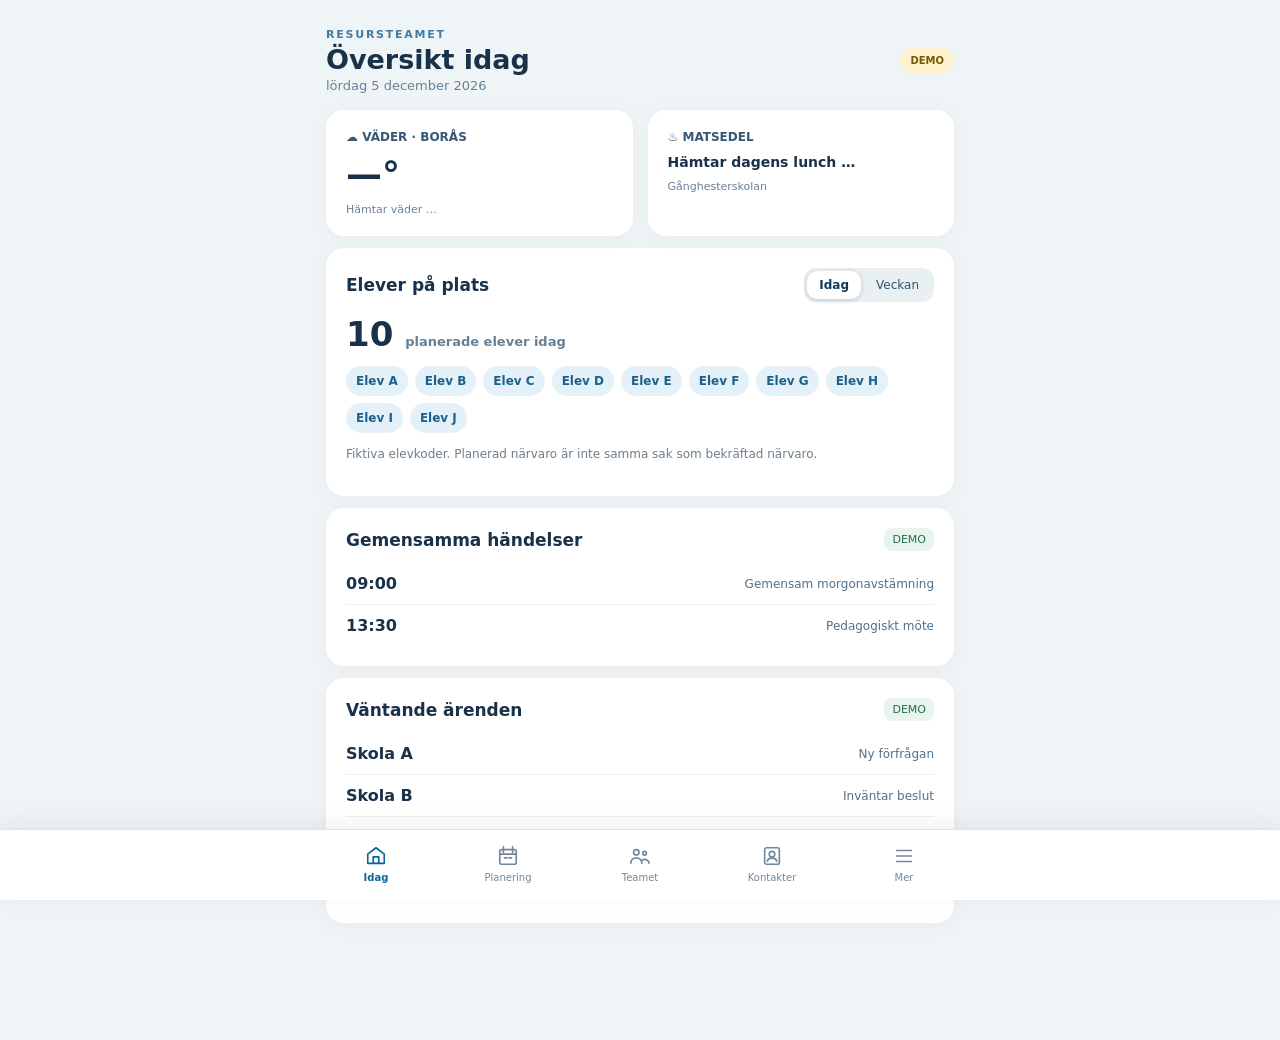
==== mobil.html @ 1ca857bc "Markera utskolning tydligt och länka fiktiv elev till personalbokning" ====
<!doctype html><html lang="sv"><head><meta charset="utf-8"><meta name="viewport" content="width=device-width,initial-scale=1,viewport-fit=cover"><meta name="theme-color" content="#10283b"><title>Resursteamet · Mobil DEMO</title>
<style>
:root{font-family:system-ui,-apple-system,"Segoe UI",sans-serif;color:#193149;background:#eff4f6}*{box-sizing:border-box}body{margin:0}button,input,select{font:inherit}button{cursor:pointer}button:focus-visible,input:focus-visible,select:focus-visible{outline:3px solid #2570aa;outline-offset:3px}.shell{max-width:660px;margin:auto;min-height:100vh;padding:18px 16px calc(105px + env(safe-area-inset-bottom))}.top{display:flex;justify-content:space-between;align-items:center;margin-bottom:17px}.brand{font-size:11px;letter-spacing:.16em;font-weight:800;color:#407ba3}.top h1{margin:3px 0;font-size:27px}.muted{color:#668095;font-size:13px}.demo{font-size:10px;background:#fff2cf;color:#745900;border-radius:99px;padding:7px 10px;font-weight:750}.cards{display:grid;grid-template-columns:1fr 1fr;gap:10px}.card{background:white;border-radius:18px;padding:16px;margin-bottom:12px;box-shadow:0 3px 18px #12324e0a}.cards .card{min-width:0}.eyebrow{font-size:12px;font-weight:800;color:#385775;display:flex;gap:7px;align-items:center;margin-bottom:9px}.weather-number{font-size:36px;font-weight:800;line-height:1.2}.meal-text{font-size:14px;font-weight:650;line-height:1.4;overflow-wrap:anywhere}.detail{font-size:11px;color:#698095;margin-top:7px}.section-head{display:flex;justify-content:space-between;align-items:center;margin-bottom:12px;gap:8px}.section-head h2{font-size:17px;margin:0}.toggle{display:flex;background:#e9f0f4;border-radius:12px;padding:3px;gap:3px}.toggle button{background:transparent;border:0;border-radius:10px;font-size:12px;padding:7px 12px;color:#345168}.toggle button[aria-pressed=true]{background:white;box-shadow:0 1px 5px #1233;color:#143957;font-weight:800}.count{font-size:34px;font-weight:800}.student-pills{display:flex;flex-wrap:wrap;gap:7px;margin:12px 0}.student-pills span{white-space:nowrap;background:#e4f1f8;color:#1c618b;border-radius:99px;padding:8px 10px;font-size:12px;font-weight:750}.weekday,.staff-row,.slot-row,.contact-row{display:flex;justify-content:space-between;align-items:center;padding:11px 0;border-bottom:1px solid #ecf0f4;gap:10px}.weekday:last-child,.staff-row:last-child,.slot-row:last-child,.contact-row:last-child{border:0}.staff-row strong,.slot-row strong{font-size:13px}.status{font-size:12px;color:#52708a;text-align:right}.tag{font-size:11px;background:#e8f4ed;color:#227348;padding:5px 8px;border-radius:8px;white-space:nowrap}.primary{background:#17689c;color:#fff;border:0;border-radius:12px;padding:11px 14px;font-weight:750}.secondary{background:#e8f2f8;color:#175e89;border:0;border-radius:12px;padding:10px 12px;font-weight:700}.full{width:100%}.bottom{position:fixed;bottom:0;left:0;right:0;background:#fff;border-top:1px solid #dce7ed;display:flex;justify-content:space-around;padding:9px max(8px,calc((100vw - 660px)/2)) calc(9px + env(safe-area-inset-bottom));box-shadow:0 -5px 25px #17304d12;z-index:3}.bottom button{background:transparent;border:0;color:#71879a;display:flex;flex-direction:column;align-items:center;gap:5px;font-size:10px;min-width:57px;min-height:52px;padding:6px 1px}.bottom button[aria-current=page]{color:#0b659b;font-weight:800}.bottom svg{height:22px;width:22px;fill:none;stroke:currentColor;stroke-width:1.8;stroke-linecap:round;stroke-linejoin:round}.screen[hidden]{display:none}.row-actions{display:flex;gap:8px;flex-wrap:wrap}.field{display:block;font-size:12px;font-weight:750;margin:11px 0}.field select,.field input{display:block;width:100%;background:#f7fafb;border:1px solid #cbdce5;border-radius:10px;padding:12px;margin-top:6px}.note{font-size:12px;color:#6b7e8d;line-height:1.6}.week-card{background:#f4f8fa;padding:12px;border-radius:13px;margin:10px 0}.week-card h3{font-size:14px;margin:0 0 6px}.event-line{font-size:12px;padding:5px 0;border-bottom:1px solid #e3ebef}.event-line:last-child{border:0}.chip{display:inline-block;background:#e7eff5;border-radius:6px;padding:3px 6px;margin:2px;font-size:11px}.notice{padding:10px;background:#fff3d9;border-radius:12px;color:#705c27;font-size:12px;margin:12px 0}@media(min-width:600px){.shell{padding-top:28px}.cards{gap:15px}.card{padding:20px}}@media(max-width:360px){.shell{padding:13px 10px calc(100px + env(safe-area-inset-bottom))}.card{padding:12px}.bottom button{min-width:50px}.top h1{font-size:24px}}
.calendar-legend{display:flex;flex-wrap:wrap;gap:7px;margin:8px 0 14px}.legend-item{display:flex;align-items:center;gap:5px;font-size:10px;color:#476479;background:#f1f6f9;padding:5px 7px;border-radius:9px}.legend-item i,.day-dots i{width:8px;height:8px;border-radius:50%;display:inline-block;flex-shrink:0}.compact-week{display:grid;grid-template-columns:repeat(7,minmax(0,1fr));gap:4px}.calendar-day{border:1px solid #e2eaf0;background:#fff;border-radius:9px;min-width:0;min-height:72px;display:flex;flex-direction:column;align-items:center;gap:3px;padding:6px 1px;color:#2b4e68}.calendar-day>span:first-child{font-size:10px}.calendar-day strong{font-size:15px}.calendar-day{min-height:115px;justify-content:flex-start}.exit-meeting{background:#fff0d9!important;font-weight:800;color:#704510!important}.calendar-meeting{display:block;max-width:100%;width:100%;font-size:9px;text-align:left;line-height:1.3;white-space:nowrap;overflow:hidden;text-overflow:ellipsis;background:#f0f4f8;border-left:3px solid;border-radius:3px;padding:3px 2px}.calendar-more,.calendar-empty{font-size:9px;color:#668095}.calendar-day.chosen{border:2px solid #237ab3;background:#e9f3fa}.day-dots{display:flex;gap:2px;flex-wrap:wrap;justify-content:center;min-height:8px}.day-dots i{width:5px;height:5px}.agenda-row{border-left:4px solid #467;padding:9px 8px;margin:7px 0;background:#f2f7fa;border-radius:8px;display:flex;align-items:center;justify-content:space-between;gap:7px}.agenda-row strong{font-size:12px}.agenda-row button{font-size:11px}.agenda-description{min-width:0;overflow-wrap:anywhere}.agenda-actions{display:flex;flex-wrap:wrap;gap:5px;justify-content:flex-end}.agenda-actions button{padding:7px 8px}.availability-summary{border-top:1px solid #e2eaf0;margin-top:16px;padding-top:8px}.availability-summary h3{font-size:14px}.availability-person{display:flex;align-items:center;gap:7px;border-bottom:1px solid #eef2f4;padding:8px 0;font-size:12px}.availability-person i{display:inline-block;width:9px;height:9px;border-radius:50%;flex-shrink:0}.availability-person span{margin-left:auto;color:#627e91;text-align:right}.week-card{padding:10px}.week-card h3{margin:0 0 10px}</style></head><body>
<main class="shell"><header class="top"><div><div class="brand">RESURSTEAMET</div><h1 id="screen-title">Översikt idag</h1><div class="muted" id="date-heading"></div></div><span class="demo">DEMO</span></header>
<section class="screen" id="screen-idag">
<div class="cards"><article class="card"><div class="eyebrow">☁ VÄDER · BORÅS</div><div class="weather-number" id="weather-temp">—°</div><div class="detail" id="weather-text">Hämtar väder …</div></article><article class="card"><div class="eyebrow">♨ MATSEDEL</div><div class="meal-text" id="menu-today">Hämtar dagens lunch …</div><div class="detail" id="menu-detail">Gånghesterskolan</div></article></div>
<article class="card"><div class="section-head"><h2>Elever på plats</h2><div class="toggle"><button id="student-today" aria-pressed="true">Idag</button><button id="student-week" aria-pressed="false">Veckan</button></div></div><div id="student-content"></div><p class="note">Fiktiva elevkoder. Planerad närvaro är inte samma sak som bekräftad närvaro.</p></article>
<article class="card"><div class="section-head"><h2>Gemensamma händelser</h2><span class="tag">DEMO</span></div><div class="weekday"><strong>09:00</strong><span class="status">Gemensam morgonavstämning</span></div><div class="weekday"><strong>13:30</strong><span class="status">Pedagogiskt möte</span></div></article>
<article class="card"><div class="section-head"><h2>Väntande ärenden</h2><span class="tag">DEMO</span></div><div class="weekday"><strong>Skola A</strong><span class="status">Ny förfrågan</span></div><div class="weekday"><strong>Skola B</strong><span class="status">Inväntar beslut</span></div><div class="weekday"><strong>Skola C</strong><span class="status">Planerad start</span></div><p class="note">Endast fiktiva ärenden. Riktiga uppgifter kräver skyddad åtkomst.</p></article>
</section>
<section class="screen" id="screen-planering" hidden>
<article class="card"><div class="section-head"><h2>Teamets kalender</h2><label class="field" style="margin:0">Visa <select id="horizon-select"><option value="4">4 veckor</option><option value="5">5 veckor</option><option value="6" selected>6 veckor</option></select></label></div><div class="calendar-legend" id="person-legend"></div><div id="horizon-list"></div></article>
<article class="card"><div class="section-head"><h2 id="agenda-heading">Vald dag</h2><button type="button" class="secondary" id="new-appointment">+ Nytt möte</button></div><div id="agenda-list"></div></article>
<article class="card" id="appointment-editor" hidden><h2 id="appointment-title">Lägg till aktivitet</h2><p class="note">Demon lagrar endast fiktiva kalenderposter i den här webbläsarfliken.</p><form id="appointment-form"><label class="field">Medarbetare<select id="appt-person"></select></label><label class="field">Datum<input id="plan-date" type="date" required></label><div class="cards"><label class="field">Från<input id="appt-start" type="time" value="09:00" required></label><label class="field">Till<input id="appt-end" type="time" value="10:00" required></label></div><label class="field">Aktivitet<select id="appt-kind"></select></label><label class="field" id="student-link-field" hidden>Elev (endast fiktiv kod)<select id="appt-student"><option value="">Ingen elev kopplad</option><option>Elev A</option><option>Elev B</option><option>Elev C</option><option>Elev D</option><option>Elev E</option><option>Elev F</option><option>Elev G</option><option>Elev H</option><option>Elev I</option><option>Elev J</option></select></label><label class="field">Anteckning (endast påhittad)<input id="appt-note" maxlength="60" placeholder="Valfri kort text"></label><p class="note" id="appt-feedback" role="status"></p><div class="row-actions"><button class="primary" type="submit">Spara</button><button class="secondary" type="button" id="cancel-appointment">Avbryt</button></div></form></article>
</section>
<section class="screen" id="screen-teamet" hidden><article class="card"><h2>Personalens åtaganden idag</h2><div id="staff-summary"></div></article><article class="card"><h2>Teamet idag</h2><div id="team-list"></div><p class="note">Personalnamn och aktiviteter är påhittade i testversionen.</p></article></section>
<section class="screen" id="screen-kontakter" hidden><article class="card"><h2>Viktiga kontakter</h2><p class="note">Här kommer sökbara tjänstekontakter med ring- och mejlgenvägar i den behörighetsskyddade versionen.</p><div class="contact-row"><strong>Resursteamet · expedition</strong><span class="tag">Exempel</span></div><div class="contact-row"><strong>Skola A · samordning</strong><span class="tag">Exempel</span></div><div class="contact-row"><strong>Skola B · administration</strong><span class="tag">Exempel</span></div></article></section>
<section class="screen" id="screen-mer" hidden><article class="card"><h2>Mer</h2><p class="note">Det här är en offentlig, fristående demonstration utan inloggning. Använd aldrig riktiga elevuppgifter, kontaktuppgifter eller arbetsärenden här.</p><a href="index.html" class="secondary" style="display:inline-block;text-decoration:none">Öppna TV-dashboarden</a></article></section>
</main><nav class="bottom" aria-label="Huvudmeny">
<button data-tab="idag" aria-current="page"><svg viewBox="0 0 24 24"><path d="m3 10 9-7 9 7v10H3z"/><path d="M9 20v-7h6v7"/></svg>Idag</button>
<button data-tab="planering"><svg viewBox="0 0 24 24"><rect x="3" y="5" width="18" height="16" rx="2"/><path d="M7 2v6M17 2v6M3 10h18M8 14h3M13 14h3"/></svg>Planering</button>
<button data-tab="teamet"><svg viewBox="0 0 24 24"><circle cx="8" cy="8" r="3"/><circle cx="17" cy="9" r="2"/><path d="M2 20c0-8 12-8 12 0M14 17c4-3 8 0 8 3"/></svg>Teamet</button>
<button data-tab="kontakter"><svg viewBox="0 0 24 24"><rect x="4" y="3" width="16" height="18" rx="2"/><circle cx="12" cy="10" r="3"/><path d="M7 18c0-5 10-5 10 0"/></svg>Kontakter</button>
<button data-tab="mer"><svg viewBox="0 0 24 24"><path d="M4 6h16M4 12h16M4 18h16"/></svg>Mer</button>
</nav><script src="dashboard.js"></script><script>
(function(){'use strict';
const $=id=>document.getElementById(id),key=Dashboard.dateKey,day=Dashboard.localDay,add=Dashboard.addDays;
const now=new Date(),today=key(now),weekStart=d=>{const z=day(key(d));z.setDate(z.getDate()-(z.getDay()+6)%7);return z;};
$('date-heading').textContent=now.toLocaleDateString('sv-SE',{weekday:'long',day:'numeric',month:'long',year:'numeric'});
const people=['Medarbetare A','Medarbetare B','Medarbetare C','Medarbetare D','Medarbetare E'],slots=['08–10','10–12','12–14','14–16'],options=['På plats','Inledande möte','Pedagogiskt möte','Uppföljningsmöte','Avslutande möte','Utskolning','Observation','Handledning','Privat','Annat','Frånvarande'];
let planning={};try{const x=JSON.parse(sessionStorage.getItem('resursteamet_mobile_demo_v1')||'{}');if(x&&typeof x==='object'&&!Array.isArray(x))planning=x;}catch(e){}
function activity(person,date,slot){const v=planning[person+'|'+date+'|'+slot];if(person===people[0]&&options.includes(v))return v;const index=people.indexOf(person);return (date===today&&index===1&&slot==='10–12')?'Observation':(date===today&&index===3&&slot==='12–14')?'Handledning':'På plats';}
function tab(name){document.querySelectorAll('.screen').forEach(x=>x.hidden=x.id!=='screen-'+name);document.querySelectorAll('[data-tab]').forEach(x=>{if(x.dataset.tab===name)x.setAttribute('aria-current','page');else x.removeAttribute('aria-current');});$('screen-title').textContent=({idag:'Översikt idag',planering:'Min planering',teamet:'Teamet',kontakter:'Kontakter',mer:'Mer'})[name];if(name==='planering')renderPlan();if(name==='teamet')renderTeam();window.scrollTo(0,0);}
document.querySelectorAll('[data-tab]').forEach(b=>b.addEventListener('click',()=>tab(b.dataset.tab)));document.querySelectorAll('[data-goto]').forEach(b=>b.addEventListener('click',()=>tab(b.dataset.goto)));
let studentMode='today';const students=Array.from({length:10},(_,i)=>'Elev '+String.fromCharCode(65+i));function renderStudents(){const root=$('student-content');root.replaceChildren();if(studentMode==='today'){const n=document.createElement('div');n.innerHTML='<div class="count">'+students.length+' <span class="muted">planerade elever idag</span></div>';const pills=document.createElement('div');pills.className='student-pills';students.forEach(s=>{const p=document.createElement('span');p.textContent=s;pills.append(p);});root.append(n,pills);}else{['Måndag','Tisdag','Onsdag','Torsdag','Fredag'].forEach((name,i)=>{const row=document.createElement('div');row.className='weekday';const a=document.createElement('strong');a.textContent=name;const b=document.createElement('span');b.textContent=[10,8,9,10,7][i]+' planerade';b.className='status';row.append(a,b);root.append(row);});}['today','week'].forEach(v=>$('student-'+v).setAttribute('aria-pressed',String(studentMode===v)));}
['today','week'].forEach(v=>$('student-'+v).addEventListener('click',()=>{studentMode=v;renderStudents();}));
function renderStaff(){const root=$('staff-summary');root.replaceChildren();slots.forEach(s=>{const row=document.createElement('div');row.className='staff-row';const left=document.createElement('strong');left.textContent=s;const count=people.filter(p=>activity(p,today,s)==='På plats').length;const right=document.createElement('span');right.className='status';right.textContent=count+' av 5 på plats';row.append(left,right);root.append(row);});const my=$('my-day');my.replaceChildren();slots.forEach(s=>{const row=document.createElement('div');row.className='slot-row';const left=document.createElement('strong');left.textContent=s;const right=document.createElement('span');right.className='status';right.textContent=activity(people[0],today,s);row.append(left,right);my.append(row);});}
const colors=['#2877bc','#b362b8','#e98c29','#24866a','#c34f61'];
const calendarKey='resursteamet_mobile_calendar_demo_v2';
let appointments=[];try{const v=JSON.parse(sessionStorage.getItem(calendarKey)||'[]');if(Array.isArray(v))appointments=v.filter(x=>x&&people.includes(x.person)&&Dashboard.isDate(x.date)&&/^([01]\\d|2[0-3]):[0-5]\\d$/.test(x.start)&&/^([01]\\d|2[0-3]):[0-5]\\d$/.test(x.end)&&x.end>x.start&&typeof x.kind==='string'&&typeof x.note==='string'&&(!x.student||/^Elev [A-J]$/.test(x.student))).slice(0,200);}catch(e){}
let chosenDate=today,editingAppointment=null;
const colored=(p)=>colors[people.indexOf(p)]||'#567';
function storeAppointments(){try{sessionStorage.setItem(calendarKey,JSON.stringify(appointments));}catch(e){}}
const legend=$('person-legend');people.forEach((p,i)=>{const item=document.createElement('span');item.className='legend-item';const dot=document.createElement('i');dot.style.background=colors[i];item.append(dot,document.createTextNode(p));legend.append(item);const opt=document.createElement('option');opt.value=p;opt.textContent=p;$('appt-person').append(opt);});
options.filter(x=>x!=='På plats').forEach(a=>{const opt=document.createElement('option');opt.value=a;opt.textContent=a;$('appt-kind').append(opt);});
function toggleStudentLink(){$('student-link-field').hidden=$('appt-kind').value!=='Utskolning';if($('student-link-field').hidden)$('appt-student').value='';}
$('appt-kind').addEventListener('change',toggleStudentLink);
function openAppointment(entry=null){editingAppointment=entry?entry.id:null;$('appointment-title').textContent=entry?'Ändra aktivitet':'Ny aktivitet';$('appt-person').value=entry?.person||people[0];$('plan-date').value=entry?.date||chosenDate;$('appt-start').value=entry?.start||'09:00';$('appt-end').value=entry?.end||'10:00';$('appt-kind').value=entry?.kind||'Pedagogiskt möte';$('appt-note').value=entry?.note||'';$('appt-student').value=entry?.student||'';toggleStudentLink();$('appt-feedback').textContent='';$('appointment-editor').hidden=false;$('appointment-editor').scrollIntoView({behavior:'smooth',block:'start'});}
function closeAppointment(){$('appointment-editor').hidden=true;editingAppointment=null;}
$('new-appointment').addEventListener('click',()=>openAppointment());$('cancel-appointment').addEventListener('click',closeAppointment);
$('appointment-form').addEventListener('submit',e=>{e.preventDefault();const item={id:editingAppointment||String(Date.now())+'-'+Math.random().toString(36).slice(2),person:$('appt-person').value,date:$('plan-date').value,start:$('appt-start').value,end:$('appt-end').value,kind:$('appt-kind').value,student:$('appt-kind').value==='Utskolning' ? $('appt-student').value : '',note:$('appt-note').value.trim()};if(!Dashboard.isDate(item.date)||item.end<=item.start){$('appt-feedback').textContent='Kontrollera datum och sluttid.';return;}if(!editingAppointment&&appointments.length>=200){$('appt-feedback').textContent='Max 200 testaktiviteter.';return;}appointments=appointments.filter(x=>x.id!==item.id);appointments.push(item);chosenDate=item.date;storeAppointments();closeAppointment();renderHorizon();renderAgenda();});
function renderAgenda(){
 const root=$('agenda-list');root.replaceChildren();
 $('agenda-heading').textContent='Aktiviteter · '+day(chosenDate).toLocaleDateString('sv-SE',{weekday:'long',day:'numeric',month:'short'});
 const matches=appointments.filter(x=>x.date===chosenDate).sort((a,b)=>a.start.localeCompare(b.start)||people.indexOf(a.person)-people.indexOf(b.person));
 const summary=document.createElement('p');summary.className='note';const exits=matches.filter(x=>x.kind==='Utskolning').length;summary.textContent=matches.length+' aktiviteter · '+new Set(matches.map(x=>x.person)).size+' medarbetare med bokningar'+(exits?' · '+exits+' utskolning'+(exits===1?'':'ar'):'');root.append(summary);
 if(!matches.length){const p=document.createElement('p');p.className='note';p.textContent='Inga inlagda testaktiviteter denna dag. Tryck på Nytt möte för att planera.';root.append(p);}
 for(const x of matches){
  const row=document.createElement('div');row.className='agenda-row';row.style.borderLeftColor=colored(x.person);
  const line=document.createElement('div');line.className='agenda-description';
  const t=document.createElement('strong');t.textContent=x.start+'–'+x.end+' · '+x.kind;
  const sub=document.createElement('div');sub.className='note';sub.textContent=x.person+(x.student?' · '+x.student:'')+(x.note?' · '+x.note:'');
  line.append(t,sub);
  const actions=document.createElement('div');actions.className='agenda-actions';
  const edit=document.createElement('button');edit.type='button';edit.className='secondary';edit.textContent='Ändra';edit.addEventListener('click',()=>openAppointment(x));
  const del=document.createElement('button');del.type='button';del.className='secondary';del.textContent='Ta bort';del.setAttribute('aria-label','Ta bort '+x.kind+' för '+x.person+' '+x.start);del.addEventListener('click',()=>{if(!confirm('Ta bort testaktiviteten?'))return;appointments=appointments.filter(a=>a.id!==x.id);storeAppointments();renderHorizon();renderAgenda();});
  actions.append(edit,del);row.append(line,actions);root.append(row);
 }
 const unavailable=document.createElement('div');unavailable.className='availability-summary';
 const head=document.createElement('h3');head.textContent='Teamets bokningar idag';unavailable.append(head);
 people.forEach(p=>{const row=document.createElement('div');row.className='availability-person';const dot=document.createElement('i');dot.style.background=colored(p);const name=document.createElement('strong');name.textContent=p;const events=matches.filter(x=>x.person===p),state=document.createElement('span');state.textContent=events.length?events.length+' bokning'+(events.length===1?'':'ar'):'Inga bokningar';row.append(dot,name,state);unavailable.append(row);});
 const note=document.createElement('p');note.className='note';note.textContent='Inga bokningar betyder inte automatiskt att personen är på plats. Här visas endast inlagda testaktiviteter.';unavailable.append(note);root.append(unavailable);
}
function renderPlan(){renderHorizon();renderAgenda();}
function renderHorizon(){
 const count=Number($('horizon-select').value),start=add(weekStart(new Date()),-7),root=$('horizon-list');
 root.replaceChildren();
 for(let i=0;i<count;i++){
  const first=add(start,i*7),last=add(first,6),th=add(first,3),isoStart=weekStart(new Date(th.getFullYear(),0,4));
  const week=Math.round((Dashboard.dayNumber(th)-Dashboard.dayNumber(isoStart))/7)+1;
  const card=document.createElement('div');card.className='week-card';
  const h=document.createElement('h3');h.textContent='Vecka '+week+' · '+first.toLocaleDateString('sv-SE',{day:'numeric',month:'short'})+'–'+last.toLocaleDateString('sv-SE',{day:'numeric',month:'short'});card.append(h);
  const grid=document.createElement('div');grid.className='compact-week';
  for(let d=0;d<7;d++){
   const date=add(first,d),dt=key(date),btn=document.createElement('button');btn.type='button';btn.className='calendar-day'+(dt===chosenDate?' chosen':'');
   const name=document.createElement('span');name.textContent=['M','T','O','T','F','L','S'][d];
   const num=document.createElement('strong');num.textContent=String(date.getDate());
   btn.append(name,num);
   const daily=appointments.filter(x=>x.date===dt).sort((a,b)=>a.start.localeCompare(b.start));
   for(const entry of daily.slice(0,3)){
    const label=document.createElement('span');label.className='calendar-meeting'+(entry.kind==='Utskolning'?' exit-meeting':'');label.style.borderLeftColor=colored(entry.person);
    label.textContent=entry.start+' '+(entry.kind==='Utskolning'?'UTSKOLNING':'')+(entry.kind==='Utskolning'&&entry.student?' · '+entry.student:entry.kind==='Utskolning'?'':' '+entry.kind);label.title=entry.person+' · '+entry.start+'–'+entry.end+' · '+entry.kind+(entry.student?' · '+entry.student:'');
    btn.append(label);
   }
   if(daily.length>3){const more=document.createElement('span');more.className='calendar-more';more.textContent='+'+(daily.length-3)+' möten';btn.append(more);}
   if(!daily.length){const free=document.createElement('span');free.className='calendar-empty';free.textContent='Inga bokningar';btn.append(free);}
   btn.setAttribute('aria-label',date.toLocaleDateString('sv-SE',{weekday:'long',day:'numeric',month:'long'})+', '+daily.length+' bokningar');
   btn.addEventListener('click',()=>{chosenDate=dt;renderHorizon();renderAgenda();$('agenda-heading').scrollIntoView({behavior:'smooth',block:'start'});});
   grid.append(btn);
  }
  card.append(grid);root.append(card);
 }
}
function renderTeam(){const root=$('team-list');root.replaceChildren();people.forEach(p=>{const head=document.createElement('h3');head.style.fontSize='15px';head.textContent=p;root.append(head);slots.forEach(s=>{const row=document.createElement('div');row.className='slot-row';const l=document.createElement('strong');l.textContent=s;const v=document.createElement('span');v.className='status';v.textContent=activity(p,today,s);row.append(l,v);root.append(row);});});}
$('horizon-select').addEventListener('change',renderHorizon);
renderStudents();renderStaff();
fetch('menu.json',{cache:'no-store'}).then(r=>{if(!r.ok)throw Error('Saknas');return r.json()}).then(data=>{const meal=(data.meals||[]).find(m=>m.date?.slice(0,10)===today);$('menu-today').textContent=meal?.dishes?.length?meal.dishes.join(' · '):'Ingen aktuell matsedel';$('menu-detail').textContent=meal?'Gånghesterskolan':'Dagens lunch är inte publicerad';}).catch(()=>$('menu-today').textContent='Matsedeln är inte tillgänglig');
fetch('https://api.open-meteo.com/v1/forecast?latitude=57.7210&longitude=12.9401&current=temperature_2m,weather_code&timezone=Europe%2FStockholm').then(r=>{if(!r.ok)throw Error('Saknas');return r.json()}).then(j=>{const c=j.current;if(typeof c?.temperature_2m!=='number')throw Error('Saknas');$('weather-temp').textContent=Math.round(c.temperature_2m)+'°';$('weather-text').textContent='Aktuell temperatur i Borås';}).catch(()=>$('weather-text').textContent='Vädret är inte tillgängligt');
})();
</script></body></html>
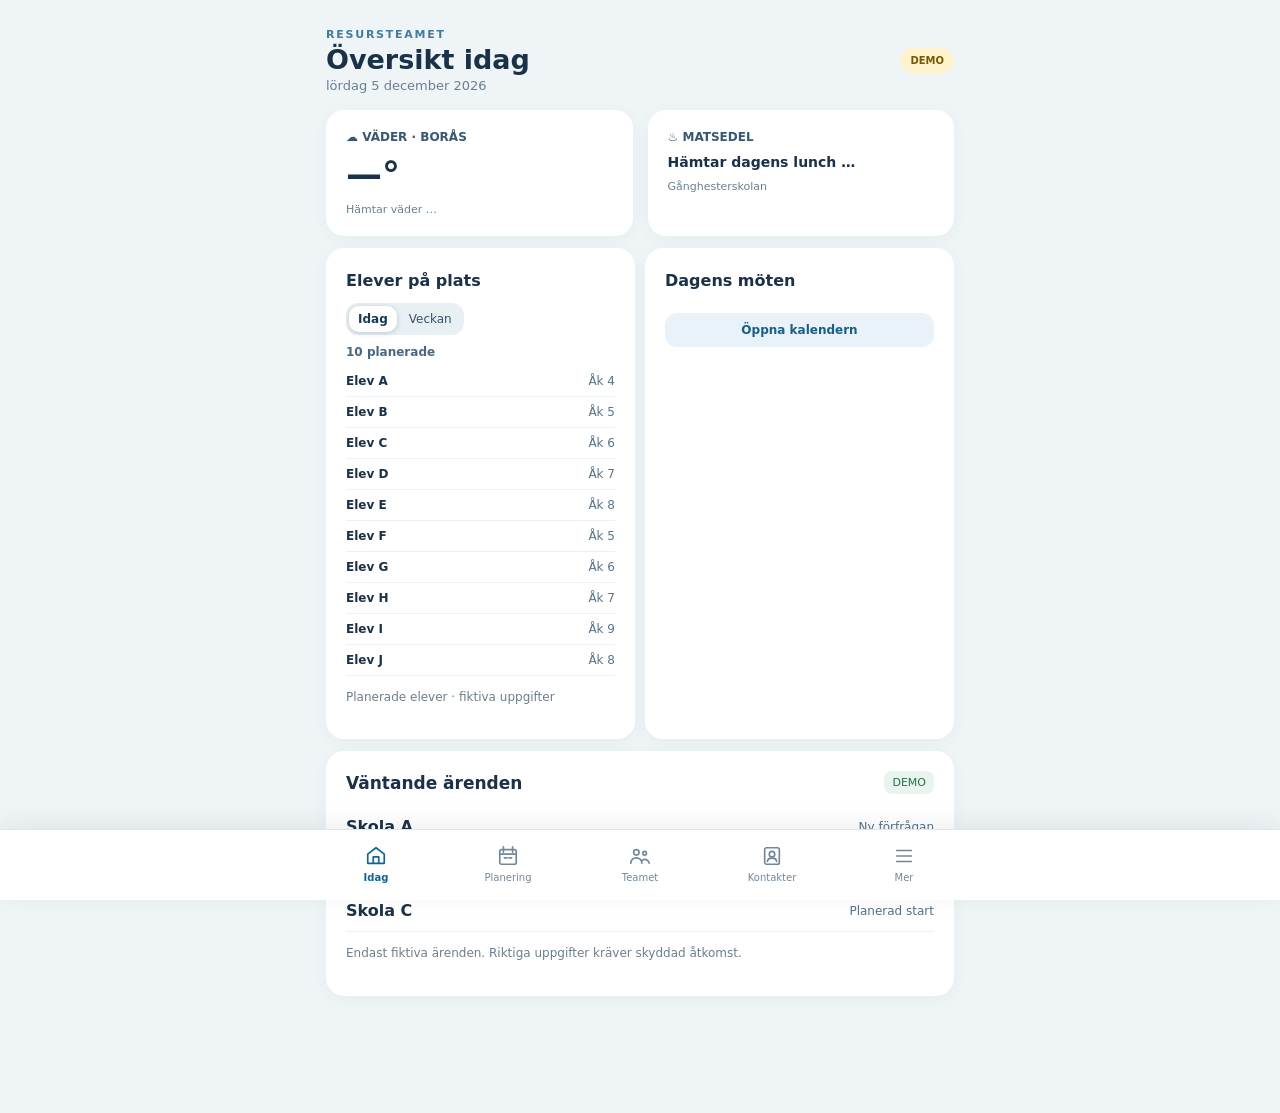
==== commit 3cf6b7f1: "Bygg mobilstart i två kolumner med elevårskurs och dagens möten" ====
--- a/mobil.html
+++ b/mobil.html
@@ -1,12 +1,14 @@
 <!doctype html><html lang="sv"><head><meta charset="utf-8"><meta name="viewport" content="width=device-width,initial-scale=1,viewport-fit=cover"><meta name="theme-color" content="#10283b"><title>Resursteamet · Mobil DEMO</title>
 <style>
 :root{font-family:system-ui,-apple-system,"Segoe UI",sans-serif;color:#193149;background:#eff4f6}*{box-sizing:border-box}body{margin:0}button,input,select{font:inherit}button{cursor:pointer}button:focus-visible,input:focus-visible,select:focus-visible{outline:3px solid #2570aa;outline-offset:3px}.shell{max-width:660px;margin:auto;min-height:100vh;padding:18px 16px calc(105px + env(safe-area-inset-bottom))}.top{display:flex;justify-content:space-between;align-items:center;margin-bottom:17px}.brand{font-size:11px;letter-spacing:.16em;font-weight:800;color:#407ba3}.top h1{margin:3px 0;font-size:27px}.muted{color:#668095;font-size:13px}.demo{font-size:10px;background:#fff2cf;color:#745900;border-radius:99px;padding:7px 10px;font-weight:750}.cards{display:grid;grid-template-columns:1fr 1fr;gap:10px}.card{background:white;border-radius:18px;padding:16px;margin-bottom:12px;box-shadow:0 3px 18px #12324e0a}.cards .card{min-width:0}.eyebrow{font-size:12px;font-weight:800;color:#385775;display:flex;gap:7px;align-items:center;margin-bottom:9px}.weather-number{font-size:36px;font-weight:800;line-height:1.2}.meal-text{font-size:14px;font-weight:650;line-height:1.4;overflow-wrap:anywhere}.detail{font-size:11px;color:#698095;margin-top:7px}.section-head{display:flex;justify-content:space-between;align-items:center;margin-bottom:12px;gap:8px}.section-head h2{font-size:17px;margin:0}.toggle{display:flex;background:#e9f0f4;border-radius:12px;padding:3px;gap:3px}.toggle button{background:transparent;border:0;border-radius:10px;font-size:12px;padding:7px 12px;color:#345168}.toggle button[aria-pressed=true]{background:white;box-shadow:0 1px 5px #1233;color:#143957;font-weight:800}.count{font-size:34px;font-weight:800}.student-pills{display:flex;flex-wrap:wrap;gap:7px;margin:12px 0}.student-pills span{white-space:nowrap;background:#e4f1f8;color:#1c618b;border-radius:99px;padding:8px 10px;font-size:12px;font-weight:750}.weekday,.staff-row,.slot-row,.contact-row{display:flex;justify-content:space-between;align-items:center;padding:11px 0;border-bottom:1px solid #ecf0f4;gap:10px}.weekday:last-child,.staff-row:last-child,.slot-row:last-child,.contact-row:last-child{border:0}.staff-row strong,.slot-row strong{font-size:13px}.status{font-size:12px;color:#52708a;text-align:right}.tag{font-size:11px;background:#e8f4ed;color:#227348;padding:5px 8px;border-radius:8px;white-space:nowrap}.primary{background:#17689c;color:#fff;border:0;border-radius:12px;padding:11px 14px;font-weight:750}.secondary{background:#e8f2f8;color:#175e89;border:0;border-radius:12px;padding:10px 12px;font-weight:700}.full{width:100%}.bottom{position:fixed;bottom:0;left:0;right:0;background:#fff;border-top:1px solid #dce7ed;display:flex;justify-content:space-around;padding:9px max(8px,calc((100vw - 660px)/2)) calc(9px + env(safe-area-inset-bottom));box-shadow:0 -5px 25px #17304d12;z-index:3}.bottom button{background:transparent;border:0;color:#71879a;display:flex;flex-direction:column;align-items:center;gap:5px;font-size:10px;min-width:57px;min-height:52px;padding:6px 1px}.bottom button[aria-current=page]{color:#0b659b;font-weight:800}.bottom svg{height:22px;width:22px;fill:none;stroke:currentColor;stroke-width:1.8;stroke-linecap:round;stroke-linejoin:round}.screen[hidden]{display:none}.row-actions{display:flex;gap:8px;flex-wrap:wrap}.field{display:block;font-size:12px;font-weight:750;margin:11px 0}.field select,.field input{display:block;width:100%;background:#f7fafb;border:1px solid #cbdce5;border-radius:10px;padding:12px;margin-top:6px}.note{font-size:12px;color:#6b7e8d;line-height:1.6}.week-card{background:#f4f8fa;padding:12px;border-radius:13px;margin:10px 0}.week-card h3{font-size:14px;margin:0 0 6px}.event-line{font-size:12px;padding:5px 0;border-bottom:1px solid #e3ebef}.event-line:last-child{border:0}.chip{display:inline-block;background:#e7eff5;border-radius:6px;padding:3px 6px;margin:2px;font-size:11px}.notice{padding:10px;background:#fff3d9;border-radius:12px;color:#705c27;font-size:12px;margin:12px 0}@media(min-width:600px){.shell{padding-top:28px}.cards{gap:15px}.card{padding:20px}}@media(max-width:360px){.shell{padding:13px 10px calc(100px + env(safe-area-inset-bottom))}.card{padding:12px}.bottom button{min-width:50px}.top h1{font-size:24px}}
-.calendar-legend{display:flex;flex-wrap:wrap;gap:7px;margin:8px 0 14px}.legend-item{display:flex;align-items:center;gap:5px;font-size:10px;color:#476479;background:#f1f6f9;padding:5px 7px;border-radius:9px}.legend-item i,.day-dots i{width:8px;height:8px;border-radius:50%;display:inline-block;flex-shrink:0}.compact-week{display:grid;grid-template-columns:repeat(7,minmax(0,1fr));gap:4px}.calendar-day{border:1px solid #e2eaf0;background:#fff;border-radius:9px;min-width:0;min-height:72px;display:flex;flex-direction:column;align-items:center;gap:3px;padding:6px 1px;color:#2b4e68}.calendar-day>span:first-child{font-size:10px}.calendar-day strong{font-size:15px}.calendar-day{min-height:115px;justify-content:flex-start}.exit-meeting{background:#fff0d9!important;font-weight:800;color:#704510!important}.calendar-meeting{display:block;max-width:100%;width:100%;font-size:9px;text-align:left;line-height:1.3;white-space:nowrap;overflow:hidden;text-overflow:ellipsis;background:#f0f4f8;border-left:3px solid;border-radius:3px;padding:3px 2px}.calendar-more,.calendar-empty{font-size:9px;color:#668095}.calendar-day.chosen{border:2px solid #237ab3;background:#e9f3fa}.day-dots{display:flex;gap:2px;flex-wrap:wrap;justify-content:center;min-height:8px}.day-dots i{width:5px;height:5px}.agenda-row{border-left:4px solid #467;padding:9px 8px;margin:7px 0;background:#f2f7fa;border-radius:8px;display:flex;align-items:center;justify-content:space-between;gap:7px}.agenda-row strong{font-size:12px}.agenda-row button{font-size:11px}.agenda-description{min-width:0;overflow-wrap:anywhere}.agenda-actions{display:flex;flex-wrap:wrap;gap:5px;justify-content:flex-end}.agenda-actions button{padding:7px 8px}.availability-summary{border-top:1px solid #e2eaf0;margin-top:16px;padding-top:8px}.availability-summary h3{font-size:14px}.availability-person{display:flex;align-items:center;gap:7px;border-bottom:1px solid #eef2f4;padding:8px 0;font-size:12px}.availability-person i{display:inline-block;width:9px;height:9px;border-radius:50%;flex-shrink:0}.availability-person span{margin-left:auto;color:#627e91;text-align:right}.week-card{padding:10px}.week-card h3{margin:0 0 10px}</style></head><body>
+.calendar-legend{display:flex;flex-wrap:wrap;gap:7px;margin:8px 0 14px}.legend-item{display:flex;align-items:center;gap:5px;font-size:10px;color:#476479;background:#f1f6f9;padding:5px 7px;border-radius:9px}.legend-item i,.day-dots i{width:8px;height:8px;border-radius:50%;display:inline-block;flex-shrink:0}.compact-week{display:grid;grid-template-columns:repeat(7,minmax(0,1fr));gap:4px}.calendar-day{border:1px solid #e2eaf0;background:#fff;border-radius:9px;min-width:0;min-height:72px;display:flex;flex-direction:column;align-items:center;gap:3px;padding:6px 1px;color:#2b4e68}.calendar-day>span:first-child{font-size:10px}.calendar-day strong{font-size:15px}.calendar-day{min-height:115px;justify-content:flex-start}.exit-meeting{background:#fff0d9!important;font-weight:800;color:#704510!important}.calendar-meeting{display:block;max-width:100%;width:100%;font-size:9px;text-align:left;line-height:1.3;white-space:nowrap;overflow:hidden;text-overflow:ellipsis;background:#f0f4f8;border-left:3px solid;border-radius:3px;padding:3px 2px}.calendar-more,.calendar-empty{font-size:9px;color:#668095}.calendar-day.chosen{border:2px solid #237ab3;background:#e9f3fa}.day-dots{display:flex;gap:2px;flex-wrap:wrap;justify-content:center;min-height:8px}.day-dots i{width:5px;height:5px}.agenda-row{border-left:4px solid #467;padding:9px 8px;margin:7px 0;background:#f2f7fa;border-radius:8px;display:flex;align-items:center;justify-content:space-between;gap:7px}.agenda-row strong{font-size:12px}.agenda-row button{font-size:11px}.agenda-description{min-width:0;overflow-wrap:anywhere}.agenda-actions{display:flex;flex-wrap:wrap;gap:5px;justify-content:flex-end}.agenda-actions button{padding:7px 8px}.availability-summary{border-top:1px solid #e2eaf0;margin-top:16px;padding-top:8px}.availability-summary h3{font-size:14px}.availability-person{display:flex;align-items:center;gap:7px;border-bottom:1px solid #eef2f4;padding:8px 0;font-size:12px}.availability-person i{display:inline-block;width:9px;height:9px;border-radius:50%;flex-shrink:0}.availability-person span{margin-left:auto;color:#627e91;text-align:right}.week-card{padding:10px}.week-card h3{margin:0 0 10px}.home-board{display:grid;grid-template-columns:minmax(0,1fr) minmax(0,1fr);gap:10px;align-items:stretch}.home-board-card{min-width:0}.board-title{min-height:26px;margin-bottom:9px}.board-title h2{font-size:16px;line-height:1.25}.board-toggle{margin-bottom:10px;width:max-content;max-width:100%}.board-toggle button{padding:6px 9px}.student-total{font-size:12px;color:#466781;font-weight:750;margin:7px 0}.pupil-row{display:flex;align-items:center;justify-content:space-between;gap:3px;border-bottom:1px solid #edf1f4;padding:8px 0;font-size:12px}.pupil-row strong{min-width:0;overflow-wrap:anywhere}.pupil-row span{color:#58758b;white-space:nowrap}.home-meeting{border-left:3px solid #a5b5c4;padding:8px 5px;margin:7px 0;background:#f3f7f9;border-radius:5px;display:flex;flex-direction:column;gap:3px}.home-meeting strong{font-size:11px}.home-meeting span{font-size:12px;line-height:1.35;overflow-wrap:anywhere}.home-meeting.is-exit{background:#fff0d9;font-weight:750}.home-calendar-button{width:100%;margin-top:10px;font-size:12px}@media(max-width:400px){.home-board{gap:7px}.home-board-card{padding:11px}.board-title h2{font-size:14px}.pupil-row,.home-meeting span{font-size:11px}.board-toggle button{font-size:11px;padding:6px 7px}}</style></head><body>
 <main class="shell"><header class="top"><div><div class="brand">RESURSTEAMET</div><h1 id="screen-title">Översikt idag</h1><div class="muted" id="date-heading"></div></div><span class="demo">DEMO</span></header>
 <section class="screen" id="screen-idag">
 <div class="cards"><article class="card"><div class="eyebrow">☁ VÄDER · BORÅS</div><div class="weather-number" id="weather-temp">—°</div><div class="detail" id="weather-text">Hämtar väder …</div></article><article class="card"><div class="eyebrow">♨ MATSEDEL</div><div class="meal-text" id="menu-today">Hämtar dagens lunch …</div><div class="detail" id="menu-detail">Gånghesterskolan</div></article></div>
-<article class="card"><div class="section-head"><h2>Elever på plats</h2><div class="toggle"><button id="student-today" aria-pressed="true">Idag</button><button id="student-week" aria-pressed="false">Veckan</button></div></div><div id="student-content"></div><p class="note">Fiktiva elevkoder. Planerad närvaro är inte samma sak som bekräftad närvaro.</p></article>
-<article class="card"><div class="section-head"><h2>Gemensamma händelser</h2><span class="tag">DEMO</span></div><div class="weekday"><strong>09:00</strong><span class="status">Gemensam morgonavstämning</span></div><div class="weekday"><strong>13:30</strong><span class="status">Pedagogiskt möte</span></div></article>
+<div class="home-board">
+<article class="card home-board-card"><div class="section-head board-title"><h2>Elever på plats</h2></div><div class="toggle board-toggle"><button id="student-today" aria-pressed="true">Idag</button><button id="student-week" aria-pressed="false">Veckan</button></div><div id="student-content"></div><p class="note">Planerade elever · fiktiva uppgifter</p></article>
+<article class="card home-board-card"><div class="section-head board-title"><h2>Dagens möten</h2></div><div id="home-meetings"></div><button type="button" class="secondary home-calendar-button" data-goto="planering">Öppna kalendern</button></article>
+</div>
 <article class="card"><div class="section-head"><h2>Väntande ärenden</h2><span class="tag">DEMO</span></div><div class="weekday"><strong>Skola A</strong><span class="status">Ny förfrågan</span></div><div class="weekday"><strong>Skola B</strong><span class="status">Inväntar beslut</span></div><div class="weekday"><strong>Skola C</strong><span class="status">Planerad start</span></div><p class="note">Endast fiktiva ärenden. Riktiga uppgifter kräver skyddad åtkomst.</p></article>
 </section>
 <section class="screen" id="screen-planering" hidden>
@@ -33,8 +35,33 @@
 function activity(person,date,slot){const v=planning[person+'|'+date+'|'+slot];if(person===people[0]&&options.includes(v))return v;const index=people.indexOf(person);return (date===today&&index===1&&slot==='10–12')?'Observation':(date===today&&index===3&&slot==='12–14')?'Handledning':'På plats';}
 function tab(name){document.querySelectorAll('.screen').forEach(x=>x.hidden=x.id!=='screen-'+name);document.querySelectorAll('[data-tab]').forEach(x=>{if(x.dataset.tab===name)x.setAttribute('aria-current','page');else x.removeAttribute('aria-current');});$('screen-title').textContent=({idag:'Översikt idag',planering:'Min planering',teamet:'Teamet',kontakter:'Kontakter',mer:'Mer'})[name];if(name==='planering')renderPlan();if(name==='teamet')renderTeam();window.scrollTo(0,0);}
 document.querySelectorAll('[data-tab]').forEach(b=>b.addEventListener('click',()=>tab(b.dataset.tab)));document.querySelectorAll('[data-goto]').forEach(b=>b.addEventListener('click',()=>tab(b.dataset.goto)));
-let studentMode='today';const students=Array.from({length:10},(_,i)=>'Elev '+String.fromCharCode(65+i));function renderStudents(){const root=$('student-content');root.replaceChildren();if(studentMode==='today'){const n=document.createElement('div');n.innerHTML='<div class="count">'+students.length+' <span class="muted">planerade elever idag</span></div>';const pills=document.createElement('div');pills.className='student-pills';students.forEach(s=>{const p=document.createElement('span');p.textContent=s;pills.append(p);});root.append(n,pills);}else{['Måndag','Tisdag','Onsdag','Torsdag','Fredag'].forEach((name,i)=>{const row=document.createElement('div');row.className='weekday';const a=document.createElement('strong');a.textContent=name;const b=document.createElement('span');b.textContent=[10,8,9,10,7][i]+' planerade';b.className='status';row.append(a,b);root.append(row);});}['today','week'].forEach(v=>$('student-'+v).setAttribute('aria-pressed',String(studentMode===v)));}
+let studentMode='today';
+const students=Array.from({length:10},(_,i)=>({name:'Elev '+String.fromCharCode(65+i),grade:[4,5,6,7,8,5,6,7,9,8][i]}));
+function renderStudents(){
+ const root=$('student-content');root.replaceChildren();
+ if(studentMode==='today'){
+  const total=document.createElement('div');total.className='student-total';total.textContent=students.length+' planerade';root.append(total);
+  for(const pupil of students){const row=document.createElement('div');row.className='pupil-row';const name=document.createElement('strong');name.textContent=pupil.name;const grade=document.createElement('span');grade.textContent='Åk '+pupil.grade;row.append(name,grade);root.append(row);}
+ }else{
+  ['Mån','Tis','Ons','Tor','Fre'].forEach((name,i)=>{const row=document.createElement('div');row.className='pupil-row';const day=document.createElement('strong');day.textContent=name;const count=document.createElement('span');count.textContent=[10,8,9,10,7][i]+' elever';row.append(day,count);root.append(row);});
+ }
+ ['today','week'].forEach(v=>$('student-'+v).setAttribute('aria-pressed',String(studentMode===v)));
+}
 ['today','week'].forEach(v=>$('student-'+v).addEventListener('click',()=>{studentMode=v;renderStudents();}));
+function renderHomeMeetings(){
+ const root=$('home-meetings');root.replaceChildren();
+ const examples=[{start:'09:00',end:'09:20',kind:'Morgonavstämning',person:null},{start:'13:30',end:'14:15',kind:'Pedagogiskt möte',person:people[1]}];
+ const all=examples.concat(appointments.filter(x=>x.date===today)).sort((a,b)=>a.start.localeCompare(b.start));
+ for(const meeting of all){
+  const item=document.createElement('div');item.className='home-meeting';
+  if(meeting.person)item.style.borderLeftColor=colored(meeting.person);
+  if(meeting.kind==='Utskolning')item.classList.add('is-exit');
+  const time=document.createElement('strong');time.textContent=meeting.start;
+  const description=document.createElement('span');description.textContent=meeting.kind+(meeting.student?' · '+meeting.student:'');
+  item.append(time,description);root.append(item);
+ }
+ if(!all.length){const p=document.createElement('p');p.className='note';p.textContent='Inga möten idag';root.append(p);}
+}
 function renderStaff(){const root=$('staff-summary');root.replaceChildren();slots.forEach(s=>{const row=document.createElement('div');row.className='staff-row';const left=document.createElement('strong');left.textContent=s;const count=people.filter(p=>activity(p,today,s)==='På plats').length;const right=document.createElement('span');right.className='status';right.textContent=count+' av 5 på plats';row.append(left,right);root.append(row);});const my=$('my-day');my.replaceChildren();slots.forEach(s=>{const row=document.createElement('div');row.className='slot-row';const left=document.createElement('strong');left.textContent=s;const right=document.createElement('span');right.className='status';right.textContent=activity(people[0],today,s);row.append(left,right);my.append(row);});}
 const colors=['#2877bc','#b362b8','#e98c29','#24866a','#c34f61'];
 const calendarKey='resursteamet_mobile_calendar_demo_v2';
@@ -49,7 +76,7 @@
 function openAppointment(entry=null){editingAppointment=entry?entry.id:null;$('appointment-title').textContent=entry?'Ändra aktivitet':'Ny aktivitet';$('appt-person').value=entry?.person||people[0];$('plan-date').value=entry?.date||chosenDate;$('appt-start').value=entry?.start||'09:00';$('appt-end').value=entry?.end||'10:00';$('appt-kind').value=entry?.kind||'Pedagogiskt möte';$('appt-note').value=entry?.note||'';$('appt-student').value=entry?.student||'';toggleStudentLink();$('appt-feedback').textContent='';$('appointment-editor').hidden=false;$('appointment-editor').scrollIntoView({behavior:'smooth',block:'start'});}
 function closeAppointment(){$('appointment-editor').hidden=true;editingAppointment=null;}
 $('new-appointment').addEventListener('click',()=>openAppointment());$('cancel-appointment').addEventListener('click',closeAppointment);
-$('appointment-form').addEventListener('submit',e=>{e.preventDefault();const item={id:editingAppointment||String(Date.now())+'-'+Math.random().toString(36).slice(2),person:$('appt-person').value,date:$('plan-date').value,start:$('appt-start').value,end:$('appt-end').value,kind:$('appt-kind').value,student:$('appt-kind').value==='Utskolning' ? $('appt-student').value : '',note:$('appt-note').value.trim()};if(!Dashboard.isDate(item.date)||item.end<=item.start){$('appt-feedback').textContent='Kontrollera datum och sluttid.';return;}if(!editingAppointment&&appointments.length>=200){$('appt-feedback').textContent='Max 200 testaktiviteter.';return;}appointments=appointments.filter(x=>x.id!==item.id);appointments.push(item);chosenDate=item.date;storeAppointments();closeAppointment();renderHorizon();renderAgenda();});
+$('appointment-form').addEventListener('submit',e=>{e.preventDefault();const item={id:editingAppointment||String(Date.now())+'-'+Math.random().toString(36).slice(2),person:$('appt-person').value,date:$('plan-date').value,start:$('appt-start').value,end:$('appt-end').value,kind:$('appt-kind').value,student:$('appt-kind').value==='Utskolning' ? $('appt-student').value : '',note:$('appt-note').value.trim()};if(!Dashboard.isDate(item.date)||item.end<=item.start){$('appt-feedback').textContent='Kontrollera datum och sluttid.';return;}if(!editingAppointment&&appointments.length>=200){$('appt-feedback').textContent='Max 200 testaktiviteter.';return;}appointments=appointments.filter(x=>x.id!==item.id);appointments.push(item);chosenDate=item.date;storeAppointments();closeAppointment();renderHorizon();renderAgenda();renderHomeMeetings();});
 function renderAgenda(){
  const root=$('agenda-list');root.replaceChildren();
  $('agenda-heading').textContent='Aktiviteter · '+day(chosenDate).toLocaleDateString('sv-SE',{weekday:'long',day:'numeric',month:'short'});
@@ -64,7 +91,7 @@
   line.append(t,sub);
   const actions=document.createElement('div');actions.className='agenda-actions';
   const edit=document.createElement('button');edit.type='button';edit.className='secondary';edit.textContent='Ändra';edit.addEventListener('click',()=>openAppointment(x));
-  const del=document.createElement('button');del.type='button';del.className='secondary';del.textContent='Ta bort';del.setAttribute('aria-label','Ta bort '+x.kind+' för '+x.person+' '+x.start);del.addEventListener('click',()=>{if(!confirm('Ta bort testaktiviteten?'))return;appointments=appointments.filter(a=>a.id!==x.id);storeAppointments();renderHorizon();renderAgenda();});
+  const del=document.createElement('button');del.type='button';del.className='secondary';del.textContent='Ta bort';del.setAttribute('aria-label','Ta bort '+x.kind+' för '+x.person+' '+x.start);del.addEventListener('click',()=>{if(!confirm('Ta bort testaktiviteten?'))return;appointments=appointments.filter(a=>a.id!==x.id);storeAppointments();renderHorizon();renderAgenda();renderHomeMeetings();});
   actions.append(edit,del);row.append(line,actions);root.append(row);
  }
  const unavailable=document.createElement('div');unavailable.className='availability-summary';
@@ -104,7 +131,7 @@
 }
 function renderTeam(){const root=$('team-list');root.replaceChildren();people.forEach(p=>{const head=document.createElement('h3');head.style.fontSize='15px';head.textContent=p;root.append(head);slots.forEach(s=>{const row=document.createElement('div');row.className='slot-row';const l=document.createElement('strong');l.textContent=s;const v=document.createElement('span');v.className='status';v.textContent=activity(p,today,s);row.append(l,v);root.append(row);});});}
 $('horizon-select').addEventListener('change',renderHorizon);
-renderStudents();renderStaff();
+renderStudents();renderStaff();renderHomeMeetings();
 fetch('menu.json',{cache:'no-store'}).then(r=>{if(!r.ok)throw Error('Saknas');return r.json()}).then(data=>{const meal=(data.meals||[]).find(m=>m.date?.slice(0,10)===today);$('menu-today').textContent=meal?.dishes?.length?meal.dishes.join(' · '):'Ingen aktuell matsedel';$('menu-detail').textContent=meal?'Gånghesterskolan':'Dagens lunch är inte publicerad';}).catch(()=>$('menu-today').textContent='Matsedeln är inte tillgänglig');
 fetch('https://api.open-meteo.com/v1/forecast?latitude=57.7210&longitude=12.9401&current=temperature_2m,weather_code&timezone=Europe%2FStockholm').then(r=>{if(!r.ok)throw Error('Saknas');return r.json()}).then(j=>{const c=j.current;if(typeof c?.temperature_2m!=='number')throw Error('Saknas');$('weather-temp').textContent=Math.round(c.temperature_2m)+'°';$('weather-text').textContent='Aktuell temperatur i Borås';}).catch(()=>$('weather-text').textContent='Vädret är inte tillgängligt');
 })();
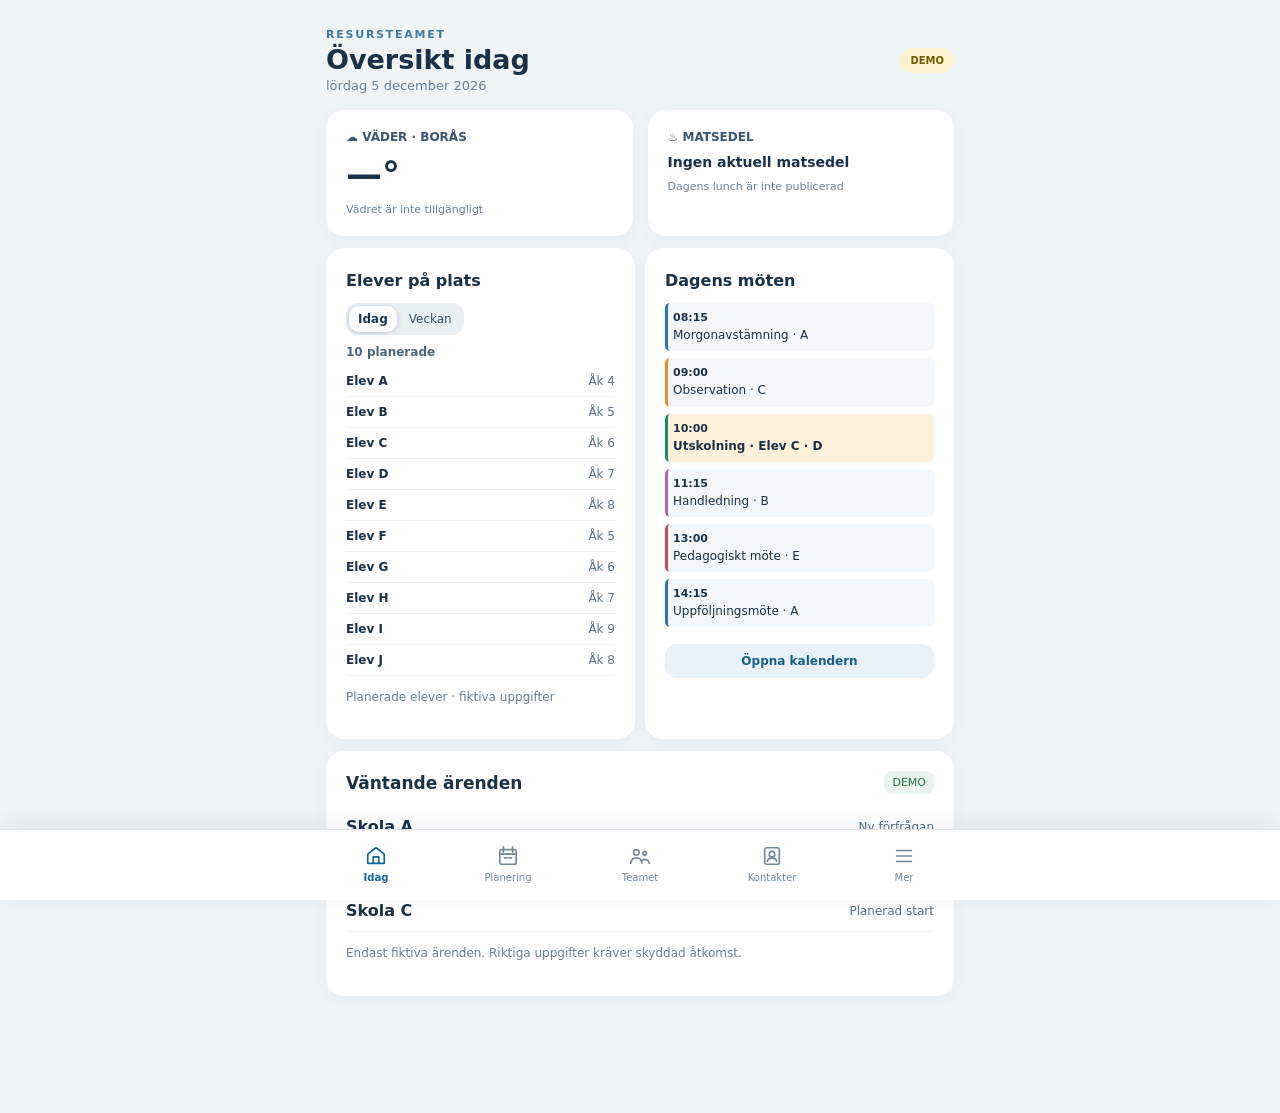
==== commit c4168aa1: "Fix mobile startup after removal of my-day panel" ====
--- a/mobil.html
+++ b/mobil.html
@@ -50,23 +50,57 @@
 ['today','week'].forEach(v=>$('student-'+v).addEventListener('click',()=>{studentMode=v;renderStudents();}));
 function renderHomeMeetings(){
  const root=$('home-meetings');root.replaceChildren();
- const examples=[{start:'09:00',end:'09:20',kind:'Morgonavstämning',person:null},{start:'13:30',end:'14:15',kind:'Pedagogiskt möte',person:people[1]}];
- const all=examples.concat(appointments.filter(x=>x.date===today)).sort((a,b)=>a.start.localeCompare(b.start));
+ const examples=[{start:'08:15',end:'09:00',kind:'Morgonavstämning',person:people[0]},{start:'09:00',end:'10:30',kind:'Observation',person:people[2]},{start:'10:00',end:'12:00',kind:'Utskolning',person:people[3],student:'Elev C'},{start:'11:15',end:'12:00',kind:'Handled ning'.replace(' ',''),person:people[1]},{start:'13:00',end:'14:00',kind:'Pedagogiskt möte',person:people[4]},{start:'14:15',end:'15:00',kind:'Uppföljningsmöte',person:people[0]}];
+ const all=examples.concat(visibleAppointments().filter(x=>x.date===today)).sort((a,b)=>a.start.localeCompare(b.start));
  for(const meeting of all){
   const item=document.createElement('div');item.className='home-meeting';
   if(meeting.person)item.style.borderLeftColor=colored(meeting.person);
   if(meeting.kind==='Utskolning')item.classList.add('is-exit');
   const time=document.createElement('strong');time.textContent=meeting.start;
-  const description=document.createElement('span');description.textContent=meeting.kind+(meeting.student?' · '+meeting.student:'');
+  const description=document.createElement('span');description.textContent=meeting.kind+(meeting.student?' · '+meeting.student:'')+(meeting.person?' · '+meeting.person.replace('Medarbetare ',''):'');
   item.append(time,description);root.append(item);
  }
  if(!all.length){const p=document.createElement('p');p.className='note';p.textContent='Inga möten idag';root.append(p);}
 }
-function renderStaff(){const root=$('staff-summary');root.replaceChildren();slots.forEach(s=>{const row=document.createElement('div');row.className='staff-row';const left=document.createElement('strong');left.textContent=s;const count=people.filter(p=>activity(p,today,s)==='På plats').length;const right=document.createElement('span');right.className='status';right.textContent=count+' av 5 på plats';row.append(left,right);root.append(row);});const my=$('my-day');my.replaceChildren();slots.forEach(s=>{const row=document.createElement('div');row.className='slot-row';const left=document.createElement('strong');left.textContent=s;const right=document.createElement('span');right.className='status';right.textContent=activity(people[0],today,s);row.append(left,right);my.append(row);});}
+function renderStaff(){const root=$('staff-summary');root.replaceChildren();slots.forEach(s=>{const row=document.createElement('div');row.className='staff-row';const left=document.createElement('strong');left.textContent=s;const count=people.filter(p=>activity(p,today,s)==='På plats').length;const right=document.createElement('span');right.className='status';right.textContent=count+' av 5 på plats';row.append(left,right);root.append(row);});}
 const colors=['#2877bc','#b362b8','#e98c29','#24866a','#c34f61'];
 const calendarKey='resursteamet_mobile_calendar_demo_v2';
 let appointments=[];try{const v=JSON.parse(sessionStorage.getItem(calendarKey)||'[]');if(Array.isArray(v))appointments=v.filter(x=>x&&people.includes(x.person)&&Dashboard.isDate(x.date)&&/^([01]\\d|2[0-3]):[0-5]\\d$/.test(x.start)&&/^([01]\\d|2[0-3]):[0-5]\\d$/.test(x.end)&&x.end>x.start&&typeof x.kind==='string'&&typeof x.note==='string'&&(!x.student||/^Elev [A-J]$/.test(x.student))).slice(0,200);}catch(e){}
 let chosenDate=today,editingAppointment=null;
+// Fiktiva exempel visas utan att skriva över användarens egna testbokningar.
+function exampleAppointments(){
+ const monday=weekStart(new Date());
+ const examples=[
+ [-3,0,'09:00','10:00','Pedagogiskt möte',''],
+ [-2,2,'10:15','11:30','Observation',''],
+ [-1,3,'08:30','11:45','Utskolning','Elev C'],
+ [0,0,'09:00','10:15','Uppföljningsmöte',''],
+ [0,1,'10:30','12:00','Handled ning',''],
+ [0,3,'13:00','14:15','Observation',''],
+ [1,2,'08:45','11:30','Utskolning','Elev B'],
+ [1,4,'13:00','14:00','Inledande möte',''],
+ [2,0,'09:15','10:45','Pedagogiskt möte',''],
+ [2,1,'11:00','12:00','Observation',''],
+ [2,3,'13:30','15:00','Handledning',''],
+ [3,4,'09:00','11:00','Utskolning','Elev F'],
+ [3,2,'13:00','14:30','Uppföljningsmöte',''],
+ [4,1,'09:30','10:15','Avslutande möte',''],
+ [7,0,'08:30','10:00','Observation',''],
+ [8,3,'09:00','12:00','Utskolning','Elev A'],
+ [9,4,'13:15','14:45','Pedagogiskt möte',''],
+ [10,2,'10:00','11:30','Handledning',''],
+ [14,1,'09:00','10:30','Inledande möte',''],
+ [15,0,'10:15','12:00','Utskolning','Elev G'],
+ [16,3,'13:00','14:15','Observation',''],
+ [21,4,'08:30','10:00','Uppföljningsmöte',''],
+ [22,2,'10:30','12:15','Utskolning','Elev H'],
+ [23,0,'13:00','14:00','Pedagogiskt möte','']
+ ];
+ return examples.map(([offset,person,start,end,kind,student],i)=>({id:'demo-example-'+i,date:key(add(monday,offset)),person:people[person],start,end,kind:kind==='Handled ning'?'Handledning':kind,student,note:''}));
+}
+const demoExamples=exampleAppointments();
+function visibleAppointments(){return demoExamples.concat(appointments);}
+
 const colored=(p)=>colors[people.indexOf(p)]||'#567';
 function storeAppointments(){try{sessionStorage.setItem(calendarKey,JSON.stringify(appointments));}catch(e){}}
 const legend=$('person-legend');people.forEach((p,i)=>{const item=document.createElement('span');item.className='legend-item';const dot=document.createElement('i');dot.style.background=colors[i];item.append(dot,document.createTextNode(p));legend.append(item);const opt=document.createElement('option');opt.value=p;opt.textContent=p;$('appt-person').append(opt);});
@@ -80,7 +114,7 @@
 function renderAgenda(){
  const root=$('agenda-list');root.replaceChildren();
  $('agenda-heading').textContent='Aktiviteter · '+day(chosenDate).toLocaleDateString('sv-SE',{weekday:'long',day:'numeric',month:'short'});
- const matches=appointments.filter(x=>x.date===chosenDate).sort((a,b)=>a.start.localeCompare(b.start)||people.indexOf(a.person)-people.indexOf(b.person));
+ const matches=visibleAppointments().filter(x=>x.date===chosenDate).sort((a,b)=>a.start.localeCompare(b.start)||people.indexOf(a.person)-people.indexOf(b.person));
  const summary=document.createElement('p');summary.className='note';const exits=matches.filter(x=>x.kind==='Utskolning').length;summary.textContent=matches.length+' aktiviteter · '+new Set(matches.map(x=>x.person)).size+' medarbetare med bokningar'+(exits?' · '+exits+' utskolning'+(exits===1?'':'ar'):'');root.append(summary);
  if(!matches.length){const p=document.createElement('p');p.className='note';p.textContent='Inga inlagda testaktiviteter denna dag. Tryck på Nytt möte för att planera.';root.append(p);}
  for(const x of matches){
@@ -90,9 +124,9 @@
   const sub=document.createElement('div');sub.className='note';sub.textContent=x.person+(x.student?' · '+x.student:'')+(x.note?' · '+x.note:'');
   line.append(t,sub);
   const actions=document.createElement('div');actions.className='agenda-actions';
-  const edit=document.createElement('button');edit.type='button';edit.className='secondary';edit.textContent='Ändra';edit.addEventListener('click',()=>openAppointment(x));
-  const del=document.createElement('button');del.type='button';del.className='secondary';del.textContent='Ta bort';del.setAttribute('aria-label','Ta bort '+x.kind+' för '+x.person+' '+x.start);del.addEventListener('click',()=>{if(!confirm('Ta bort testaktiviteten?'))return;appointments=appointments.filter(a=>a.id!==x.id);storeAppointments();renderHorizon();renderAgenda();renderHomeMeetings();});
-  actions.append(edit,del);row.append(line,actions);root.append(row);
+  const edit=document.createElement('button');edit.type='button';edit.className='secondary';edit.textContent='Ändra';edit.addEventListener('click',()=>openAppointment(x));if(x.id.startsWith('demo-example-')){edit.disabled=true;edit.title='Förifyllt exempel kan inte ändras';}
+  const del=document.createElement('button');del.type='button';del.className='secondary';del.textContent='Ta bort';del.setAttribute('aria-label','Ta bort '+x.kind+' för '+x.person+' '+x.start);del.addEventListener('click',()=>{if(x.id.startsWith('demo-example-'))return;if(!confirm('Ta bort testaktiviteten?'))return;appointments=appointments.filter(a=>a.id!==x.id);storeAppointments();renderHorizon();renderAgenda();renderHomeMeetings();});
+  if(!x.id.startsWith('demo-example-'))actions.append(edit,del);row.append(line,actions);root.append(row);
  }
  const unavailable=document.createElement('div');unavailable.className='availability-summary';
  const head=document.createElement('h3');head.textContent='Teamets bokningar idag';unavailable.append(head);
@@ -114,7 +148,7 @@
    const name=document.createElement('span');name.textContent=['M','T','O','T','F','L','S'][d];
    const num=document.createElement('strong');num.textContent=String(date.getDate());
    btn.append(name,num);
-   const daily=appointments.filter(x=>x.date===dt).sort((a,b)=>a.start.localeCompare(b.start));
+   const daily=visibleAppointments().filter(x=>x.date===dt).sort((a,b)=>a.start.localeCompare(b.start));
    for(const entry of daily.slice(0,3)){
     const label=document.createElement('span');label.className='calendar-meeting'+(entry.kind==='Utskolning'?' exit-meeting':'');label.style.borderLeftColor=colored(entry.person);
     label.textContent=entry.start+' '+(entry.kind==='Utskolning'?'UTSKOLNING':'')+(entry.kind==='Utskolning'&&entry.student?' · '+entry.student:entry.kind==='Utskolning'?'':' '+entry.kind);label.title=entry.person+' · '+entry.start+'–'+entry.end+' · '+entry.kind+(entry.student?' · '+entry.student:'');
@@ -135,4 +169,4 @@
 fetch('menu.json',{cache:'no-store'}).then(r=>{if(!r.ok)throw Error('Saknas');return r.json()}).then(data=>{const meal=(data.meals||[]).find(m=>m.date?.slice(0,10)===today);$('menu-today').textContent=meal?.dishes?.length?meal.dishes.join(' · '):'Ingen aktuell matsedel';$('menu-detail').textContent=meal?'Gånghesterskolan':'Dagens lunch är inte publicerad';}).catch(()=>$('menu-today').textContent='Matsedeln är inte tillgänglig');
 fetch('https://api.open-meteo.com/v1/forecast?latitude=57.7210&longitude=12.9401&current=temperature_2m,weather_code&timezone=Europe%2FStockholm').then(r=>{if(!r.ok)throw Error('Saknas');return r.json()}).then(j=>{const c=j.current;if(typeof c?.temperature_2m!=='number')throw Error('Saknas');$('weather-temp').textContent=Math.round(c.temperature_2m)+'°';$('weather-text').textContent='Aktuell temperatur i Borås';}).catch(()=>$('weather-text').textContent='Vädret är inte tillgängligt');
 })();
-</script></body></html>+</script></body></html>
